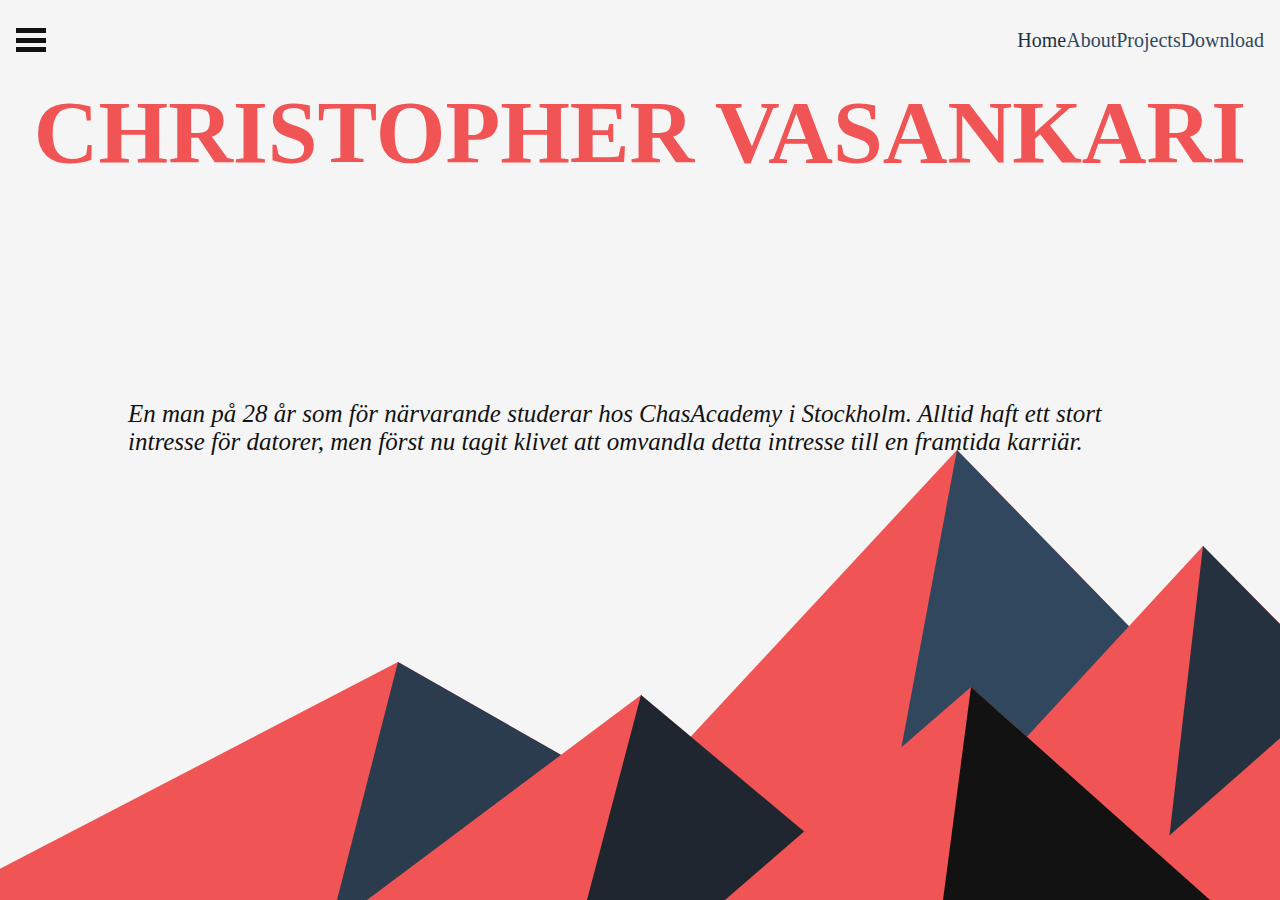
==== index.html @ 93ba35b0 "Third commit" ====
<!DOCTYPE html>
<html lang="en">

<head>
    <meta charset="UTF-8">
    <meta http-equiv="X-UA-Compatible" content="IE=edge">
    <meta name="viewport" content="width=device-width, initial-scale=1.0">
    <link rel="stylesheet" href="style.css">
    <title>CV - HOME</title> <!-- BYT UT DENNA SENARE -->
</head>

<body>
    <div class="grid-container">
        <nav>
            <div class="nav-toggle">
                <span></span>
                <span></span>
                <span></span>
            </div>
            <div class="nav-logo"></div>
            <div class="nav-button-container">
                <a href="index.html" class="active">Home</a>
                <a href="about.html">About</a>
                <a href="projects.html">Projects</a>
                <a href="#" class="btnDown" download="">Download</a>
            </div>
        </nav>
        <header>
            <h1>CHRISTOPHER VASANKARI</h1>
        </header>
        <main>
            <article>
                <p>En man på 28 år som för närvarande studerar hos ChasAcademy i Stockholm. Alltid haft ett stort
                    intresse för datorer, men först nu tagit klivet att omvandla detta intresse till en framtida
                    karriär.
                </p>
            </article>
        </main>
    </div>
    <script src="scripts/index.js"></script>
</body>

</html>
---- style.css ----
:root {
  --nav: rgb(36, 36, 36);
  --main: rgb(27, 27, 27);
  --logo: #f05454;
}

* {
  margin: 0;
  padding: 0;
  box-sizing: border-box;
}

/* DARK MODE
body {
  background-color: #000000;
  background-image: url("data:image/svg+xml,%3Csvg xmlns='http://www.w3.org/2000/svg' viewBox='0 0 1600 900'%3E%3Cpolygon fill='%23f05454' points='957 450 539 900 1396 900'/%3E%3Cpolygon fill='%2330475e' points='957 450 872.9 900 1396 900'/%3E%3Cpolygon fill='%23f05454' points='-60 900 398 662 816 900'/%3E%3Cpolygon fill='%232b3c4e' points='337 900 398 662 816 900'/%3E%3Cpolygon fill='%23f05454' points='1203 546 1552 900 876 900'/%3E%3Cpolygon fill='%2325313e' points='1203 546 1552 900 1162 900'/%3E%3Cpolygon fill='%23f05454' points='641 695 886 900 367 900'/%3E%3Cpolygon fill='%231f262f' points='587 900 641 695 886 900'/%3E%3Cpolygon fill='%23f05454' points='1710 900 1401 632 1096 900'/%3E%3Cpolygon fill='%23191c20' points='1710 900 1401 632 1365 900'/%3E%3Cpolygon fill='%23f05454' points='1210 900 971 687 725 900'/%3E%3Cpolygon fill='%23121212' points='943 900 1210 900 971 687'/%3E%3C/svg%3E");
  background-attachment: fixed;
  background-size: cover;
} */

body {
  background-color: #f5f5f5;
  background-image: url("data:image/svg+xml,%3Csvg xmlns='http://www.w3.org/2000/svg' viewBox='0 0 1600 900'%3E%3Cpolygon fill='%23f05454' points='957 450 539 900 1396 900'/%3E%3Cpolygon fill='%2330475e' points='957 450 872.9 900 1396 900'/%3E%3Cpolygon fill='%23f05454' points='-60 900 398 662 816 900'/%3E%3Cpolygon fill='%232b3c4e' points='337 900 398 662 816 900'/%3E%3Cpolygon fill='%23f05454' points='1203 546 1552 900 876 900'/%3E%3Cpolygon fill='%2325313e' points='1203 546 1552 900 1162 900'/%3E%3Cpolygon fill='%23f05454' points='641 695 886 900 367 900'/%3E%3Cpolygon fill='%231f262f' points='587 900 641 695 886 900'/%3E%3Cpolygon fill='%23f05454' points='1710 900 1401 632 1096 900'/%3E%3Cpolygon fill='%23191c20' points='1710 900 1401 632 1365 900'/%3E%3Cpolygon fill='%23f05454' points='1210 900 971 687 725 900'/%3E%3Cpolygon fill='%23121212' points='943 900 1210 900 971 687'/%3E%3C/svg%3E");
  background-attachment: scroll;
  background-size: cover;
  /* background by SVGBackgrounds.com */
}

.grid-container {
  display: grid;
  grid-template-rows: 5rem minmax(min-content, 20rem) 1fr;
  height: 100vh;
}

nav {
  /* background: var(--nav); */
  display: flex;
  justify-content: space-between;
  align-items: center;
  padding: 1rem;
}

nav a {
  text-decoration: none;
  color: #30475e;
}

.active {
  color: #1f2e3d;
}

.nav-logo {
  font-weight: 700;
  font-size: 3rem;
  color: var(--logo);
}

.nav-button-container {
  display: flex;
  justify-content: space-around;
  font-size: 20px;
}

header {
  display: flex;
  justify-content: center;
  flex-wrap: wrap;
}

header h1 {
  height: fit-content;
  color: #f05454;
  font-size: 7vw;
}

header img {
  width: 10rem;
  height: fit-content;
  border-radius: 9999px;
}

main {
  display: flex;
  justify-content: center;
}

article {
  width: 80vw;
}

article p {
  font-size: 25px;
  font-style: italic;
  color: #121212;
}

/* TEST */
.nav-toggle {
  display: flex;
  flex-direction: column;
  gap: 0.3rem;
}
span {
  width: 30px;
  height: 5px;
  background-color: #121212;
}

.nav-toggle:hover {
  cursor: pointer;
}

.nav-toggle:hover span {
  position: absolute;
  opacity: 1;
  transform: rotate(45deg) translate(-2px, -1px);
}

.nav-toggle:hover span:nth-child(2) {
  opacity: 0;
  transform: rotate(0deg) scale(0.2, 0.2);
}

.nav-toggle:hover span:nth-child(3) {
  transform: rotate(-45deg) translate(0, -2px);
}
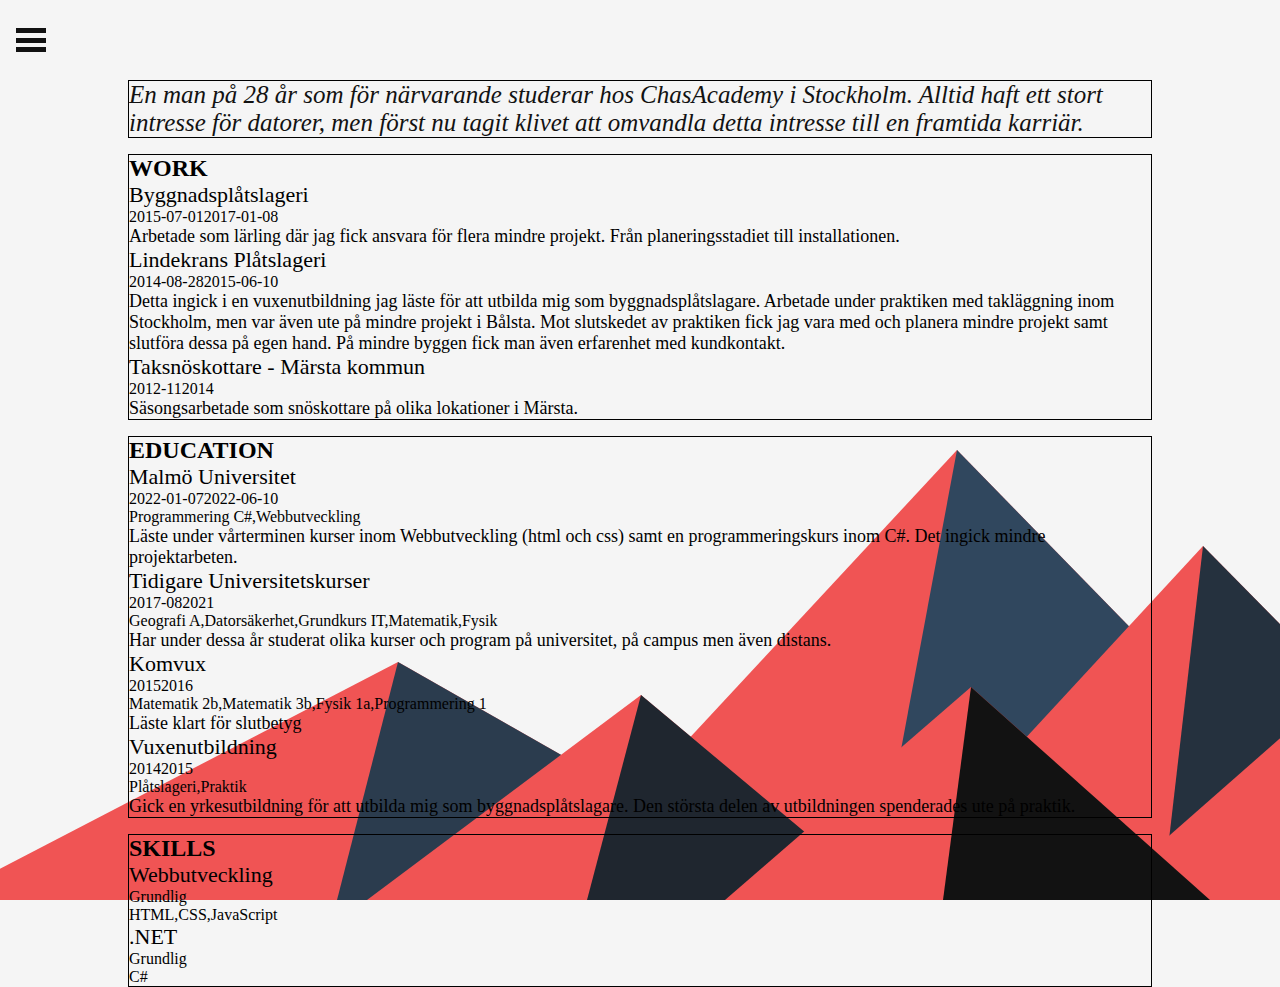
==== commit 65bf084c: "JSON to html - Loop done" ====
--- a/index.html
+++ b/index.html
@@ -18,7 +18,7 @@
                 <span></span>
             </div>
             <div class="nav-logo"></div>
-            <div class="nav-button-container">
+            <div class="nav-button-container hidden">
                 <a href="index.html" class="active">Home</a>
                 <a href="about.html">About</a>
                 <a href="projects.html">Projects</a>
@@ -26,7 +26,7 @@
             </div>
         </nav>
         <header>
-            <h1>CHRISTOPHER VASANKARI</h1>
+            <h1></h1>
         </header>
         <main>
             <article>
--- a/style.css
+++ b/style.css
@@ -81,7 +81,26 @@
 
 main {
   display: flex;
-  justify-content: center;
+  flex-direction: column;
+  align-items: center;
+  gap: 1rem;
+}
+
+main > * {
+  width: 80vw;
+  border: 1px solid black;
+}
+
+.work,
+.education {
+  display: flex;
+  flex-direction: row;
+  flex-wrap: wrap;
+}
+
+.startDate,
+.endDate {
+  width: fit-content;
 }
 
 article {
@@ -92,6 +111,25 @@
   font-size: 25px;
   font-style: italic;
   color: #121212;
+}
+
+h3 {
+  font-size: 24px;
+}
+
+.name {
+  font-weight: 500;
+  font-size: 22px;
+  width: 100%;
+}
+
+.description {
+  width: 100%;
+  font-size: 18px;
+}
+
+.courses {
+  width: 100%;
 }
 
 /* TEST */
@@ -124,3 +162,7 @@
 .nav-toggle:hover span:nth-child(3) {
   transform: rotate(-45deg) translate(0, -2px);
 }
+
+.hidden {
+  visibility: hidden;
+}
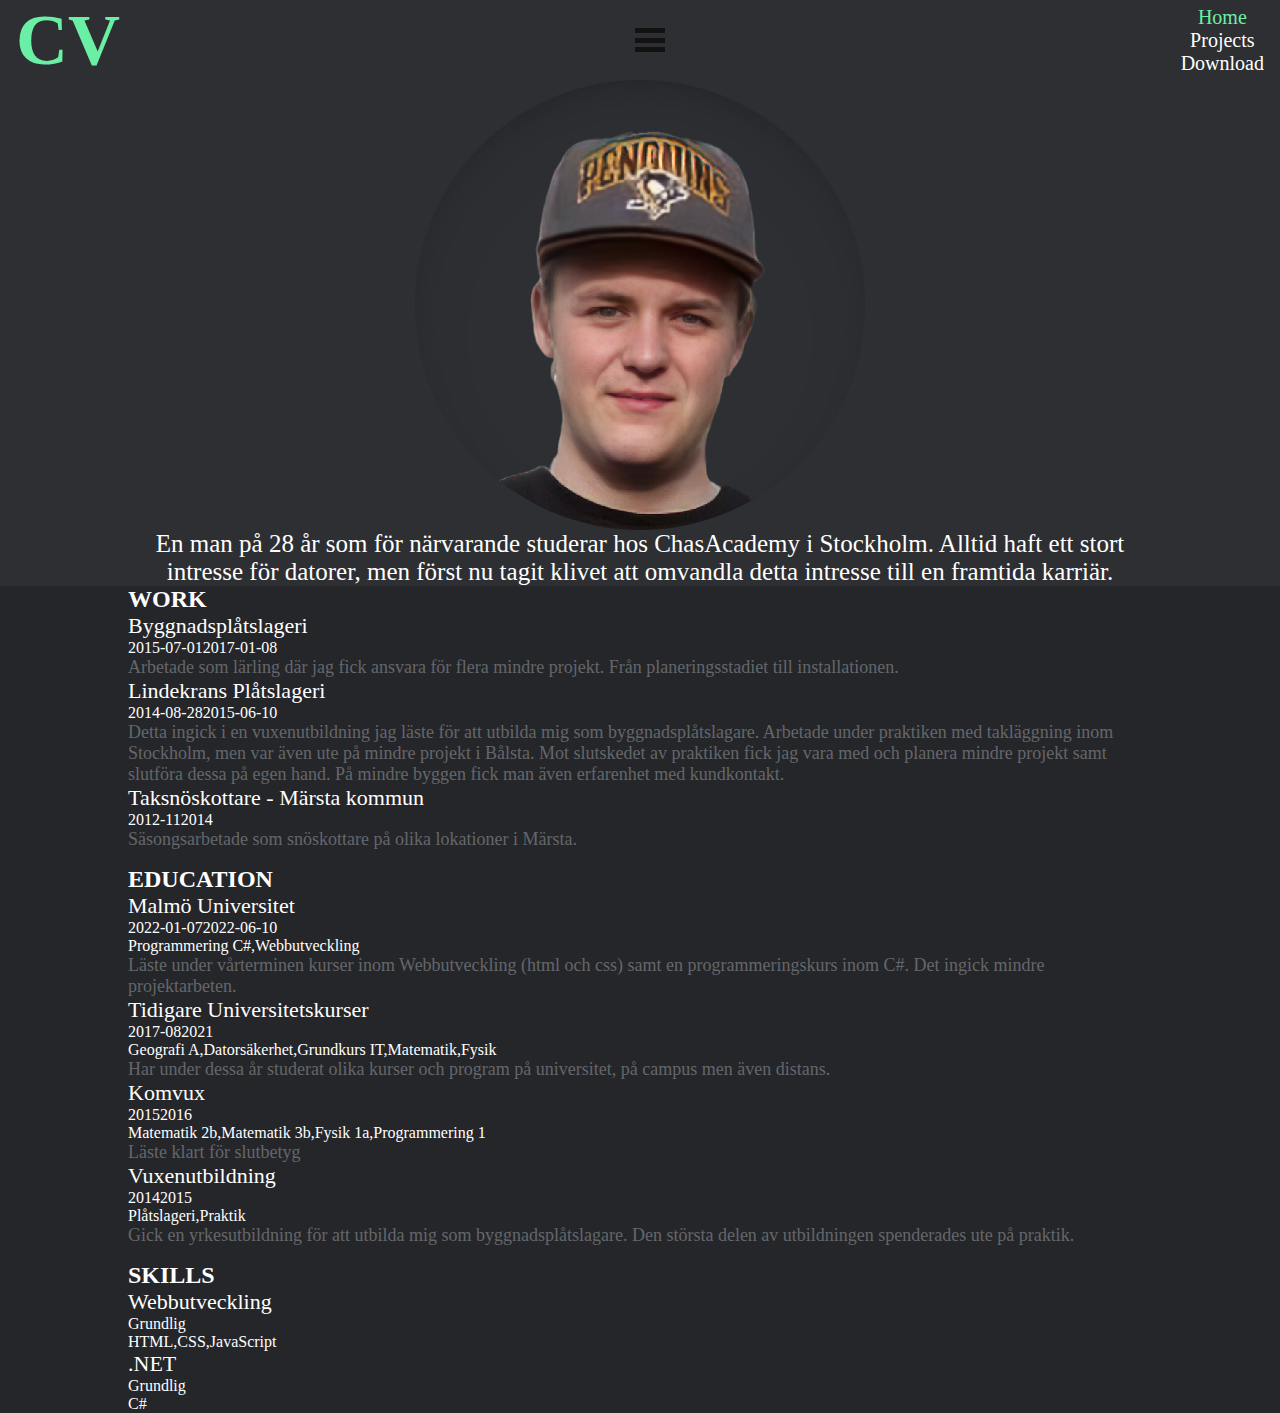
==== commit ca1b02d1: "Changed layout - Removed about page" ====
--- a/index.html
+++ b/index.html
@@ -12,29 +12,28 @@
 <body>
     <div class="grid-container">
         <nav>
+            <div class="nav-logo">
+                <h2>CV</h2>
+            </div>
             <div class="nav-toggle">
                 <span></span>
                 <span></span>
                 <span></span>
             </div>
-            <div class="nav-logo"></div>
             <div class="nav-button-container hidden">
                 <a href="index.html" class="active">Home</a>
-                <a href="about.html">About</a>
                 <a href="projects.html">Projects</a>
                 <a href="#" class="btnDown" download="">Download</a>
             </div>
         </nav>
         <header>
-            <h1></h1>
+            <img src="images/CV.png" alt="">
+            <p>En man på 28 år som för närvarande studerar hos ChasAcademy i Stockholm. Alltid haft ett stort
+                intresse för datorer, men först nu tagit klivet att omvandla detta intresse till en framtida
+                karriär.
+            </p>
         </header>
         <main>
-            <article>
-                <p>En man på 28 år som för närvarande studerar hos ChasAcademy i Stockholm. Alltid haft ett stort
-                    intresse för datorer, men först nu tagit klivet att omvandla detta intresse till en framtida
-                    karriär.
-                </p>
-            </article>
         </main>
     </div>
     <script src="scripts/index.js"></script>
--- a/style.css
+++ b/style.css
@@ -1,7 +1,9 @@
 :root {
-  --nav: rgb(36, 36, 36);
-  --main: rgb(27, 27, 27);
+  --header: #2d2f33;
+  --main: #25262a;
   --logo: #f05454;
+  --description: #64666a;
+  --green: #6befa4;
 }
 
 * {
@@ -10,23 +12,8 @@
   box-sizing: border-box;
 }
 
-/* DARK MODE
-body {
-  background-color: #000000;
-  background-image: url("data:image/svg+xml,%3Csvg xmlns='http://www.w3.org/2000/svg' viewBox='0 0 1600 900'%3E%3Cpolygon fill='%23f05454' points='957 450 539 900 1396 900'/%3E%3Cpolygon fill='%2330475e' points='957 450 872.9 900 1396 900'/%3E%3Cpolygon fill='%23f05454' points='-60 900 398 662 816 900'/%3E%3Cpolygon fill='%232b3c4e' points='337 900 398 662 816 900'/%3E%3Cpolygon fill='%23f05454' points='1203 546 1552 900 876 900'/%3E%3Cpolygon fill='%2325313e' points='1203 546 1552 900 1162 900'/%3E%3Cpolygon fill='%23f05454' points='641 695 886 900 367 900'/%3E%3Cpolygon fill='%231f262f' points='587 900 641 695 886 900'/%3E%3Cpolygon fill='%23f05454' points='1710 900 1401 632 1096 900'/%3E%3Cpolygon fill='%23191c20' points='1710 900 1401 632 1365 900'/%3E%3Cpolygon fill='%23f05454' points='1210 900 971 687 725 900'/%3E%3Cpolygon fill='%23121212' points='943 900 1210 900 971 687'/%3E%3C/svg%3E");
-  background-attachment: fixed;
-  background-size: cover;
-} */
-
-body {
-  background-color: #f5f5f5;
-  background-image: url("data:image/svg+xml,%3Csvg xmlns='http://www.w3.org/2000/svg' viewBox='0 0 1600 900'%3E%3Cpolygon fill='%23f05454' points='957 450 539 900 1396 900'/%3E%3Cpolygon fill='%2330475e' points='957 450 872.9 900 1396 900'/%3E%3Cpolygon fill='%23f05454' points='-60 900 398 662 816 900'/%3E%3Cpolygon fill='%232b3c4e' points='337 900 398 662 816 900'/%3E%3Cpolygon fill='%23f05454' points='1203 546 1552 900 876 900'/%3E%3Cpolygon fill='%2325313e' points='1203 546 1552 900 1162 900'/%3E%3Cpolygon fill='%23f05454' points='641 695 886 900 367 900'/%3E%3Cpolygon fill='%231f262f' points='587 900 641 695 886 900'/%3E%3Cpolygon fill='%23f05454' points='1710 900 1401 632 1096 900'/%3E%3Cpolygon fill='%23191c20' points='1710 900 1401 632 1365 900'/%3E%3Cpolygon fill='%23f05454' points='1210 900 971 687 725 900'/%3E%3Cpolygon fill='%23121212' points='943 900 1210 900 971 687'/%3E%3C/svg%3E");
-  background-attachment: scroll;
-  background-size: cover;
-  /* background by SVGBackgrounds.com */
-}
-
 .grid-container {
+  background: var(--header);
   display: grid;
   grid-template-rows: 5rem minmax(min-content, 20rem) 1fr;
   height: 100vh;
@@ -42,22 +29,27 @@
 
 nav a {
   text-decoration: none;
-  color: #30475e;
+  color: white;
+}
+
+nav a:hover {
+  color: #6befa48a;
 }
 
 .active {
-  color: #1f2e3d;
+  color: var(--green);
 }
 
 .nav-logo {
   font-weight: 700;
   font-size: 3rem;
-  color: var(--logo);
+  color: var(--green);
 }
 
 .nav-button-container {
   display: flex;
-  justify-content: space-around;
+  flex-direction: column;
+  align-items: center;
   font-size: 20px;
 }
 
@@ -67,19 +59,26 @@
   flex-wrap: wrap;
 }
 
-header h1 {
-  height: fit-content;
-  color: #f05454;
-  font-size: 7vw;
+header p {
+  max-width: 80vw;
+  font-size: 25px;
+  text-align: center;
+  color: #fff;
 }
 
 header img {
-  width: 10rem;
-  height: fit-content;
-  border-radius: 9999px;
+  background: var(--header);
+  box-shadow: rgba(45, 47, 51, 0.25) 0px 30px 60px -12px inset, rgba(0, 0, 0, 0.3) 0px 18px 36px -18px inset;
+  width: 45vw;
+  max-width: 450px;
+  height: 45vw;
+  max-height: 450px;
+  object-fit: contain;
+  border-radius: 50%;
 }
 
 main {
+  background: var(--main);
   display: flex;
   flex-direction: column;
   align-items: center;
@@ -88,7 +87,8 @@
 
 main > * {
   width: 80vw;
-  border: 1px solid black;
+  color: white;
+  /* border: 1px solid black; */
 }
 
 .work,
@@ -101,16 +101,6 @@
 .startDate,
 .endDate {
   width: fit-content;
-}
-
-article {
-  width: 80vw;
-}
-
-article p {
-  font-size: 25px;
-  font-style: italic;
-  color: #121212;
 }
 
 h3 {
@@ -126,6 +116,7 @@
 .description {
   width: 100%;
   font-size: 18px;
+  color: var(--description);
 }
 
 .courses {
@@ -163,6 +154,6 @@
   transform: rotate(-45deg) translate(0, -2px);
 }
 
-.hidden {
+/* .hidden {
   visibility: hidden;
-}
+} */
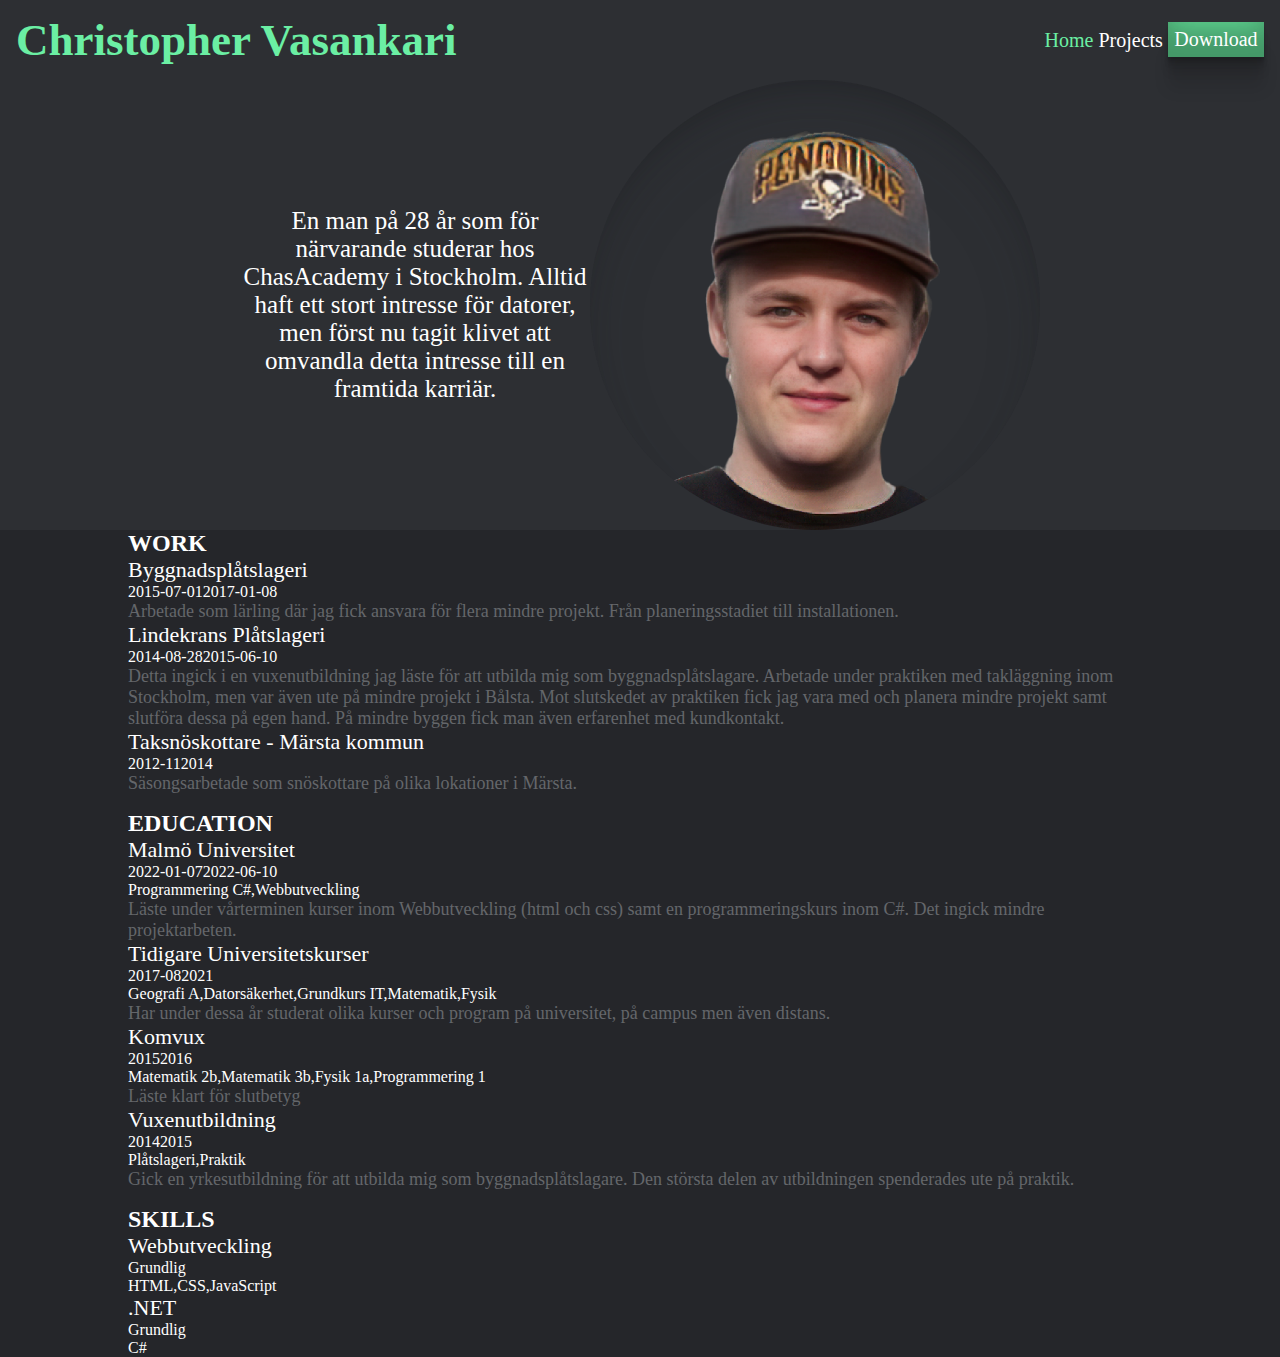
==== commit 2602563d: "Basic layout done" ====
--- a/index.html
+++ b/index.html
@@ -13,7 +13,8 @@
     <div class="grid-container">
         <nav>
             <div class="nav-logo">
-                <h2>CV</h2>
+                <h2 class="mobile">CV</h2>
+                <h2 class="desktop">Christopher Vasankari</h2>
             </div>
             <div class="nav-toggle">
                 <span></span>
--- a/style.css
+++ b/style.css
@@ -19,6 +19,7 @@
   height: 100vh;
 }
 
+/* NAVBAR */
 nav {
   /* background: var(--nav); */
   display: flex;
@@ -33,7 +34,7 @@
 }
 
 nav a:hover {
-  color: #6befa48a;
+  color: #d3d3d3;
 }
 
 .active {
@@ -46,6 +47,11 @@
   color: var(--green);
 }
 
+.desktop {
+  display: none;
+  font-size: 5vh;
+}
+
 .nav-button-container {
   display: flex;
   flex-direction: column;
@@ -53,10 +59,54 @@
   font-size: 20px;
 }
 
+/* HAMBURGER MENU */
+.nav-toggle {
+  display: flex;
+  flex-direction: column;
+  gap: 0.3rem;
+}
+span {
+  width: 30px;
+  height: 5px;
+  background-color: #121212;
+}
+
+.nav-toggle:after {
+  cursor: pointer;
+}
+
+.nav-toggle:after span {
+  opacity: 1;
+  transform: rotate(45deg) translate(8px, 8px);
+}
+
+.nav-toggle:after span:nth-child(2) {
+  opacity: 0;
+}
+
+.nav-toggle:after span:nth-child(3) {
+  transform: rotate(-45deg) translate(5px, -6px);
+}
+
+.hidden {
+  display: none;
+}
+/* HAMBURGER MENU END 
+   END OF NAVBAR */
+/* Download button */
+.btnDown {
+  background: var(--green);
+  padding: 0.4rem;
+  box-shadow: rgba(0, 0, 0, 0.17) 0px -23px 25px 0px inset, rgba(0, 0, 0, 0.15) 0px -36px 30px 0px inset,
+    rgba(0, 0, 0, 0.1) 0px -79px 40px 0px inset, rgba(0, 0, 0, 0.06) 0px 2px 1px, rgba(0, 0, 0, 0.09) 0px 4px 2px,
+    rgba(0, 0, 0, 0.09) 0px 8px 4px, rgba(0, 0, 0, 0.09) 0px 16px 8px, rgba(0, 0, 0, 0.09) 0px 32px 16px;
+}
+/* Header */
 header {
-  display: flex;
-  justify-content: center;
-  flex-wrap: wrap;
+  display: grid;
+  grid-auto-rows: min-content;
+  grid-auto-columns: minmax(250px, auto);
+  justify-items: center;
 }
 
 header p {
@@ -76,7 +126,9 @@
   object-fit: contain;
   border-radius: 50%;
 }
-
+/* END of Header */
+
+/* MAIN */
 main {
   background: var(--main);
   display: flex;
@@ -122,38 +174,37 @@
 .courses {
   width: 100%;
 }
-
-/* TEST */
-.nav-toggle {
-  display: flex;
-  flex-direction: column;
-  gap: 0.3rem;
-}
-span {
-  width: 30px;
-  height: 5px;
-  background-color: #121212;
-}
-
-.nav-toggle:hover {
-  cursor: pointer;
-}
-
-.nav-toggle:hover span {
-  position: absolute;
-  opacity: 1;
-  transform: rotate(45deg) translate(-2px, -1px);
-}
-
-.nav-toggle:hover span:nth-child(2) {
-  opacity: 0;
-  transform: rotate(0deg) scale(0.2, 0.2);
-}
-
-.nav-toggle:hover span:nth-child(3) {
-  transform: rotate(-45deg) translate(0, -2px);
-}
-
-/* .hidden {
-  visibility: hidden;
-} */
+/* END of MAIN */
+/* Media screens */
+@media screen and (min-width: 840px) {
+  .hidden {
+    display: block;
+  }
+
+  .nav-toggle {
+    display: none;
+  }
+
+  .desktop {
+    display: block;
+  }
+
+  .mobile {
+    display: none;
+  }
+
+  header {
+    grid-template-rows: 1fr;
+    grid-template-columns: 1fr 350px min-content 1fr;
+    align-items: center;
+  }
+
+  header img {
+    grid-column: 3/4;
+  }
+
+  header p {
+    grid-column: 2 / 3;
+    grid-row: 1;
+  }
+}
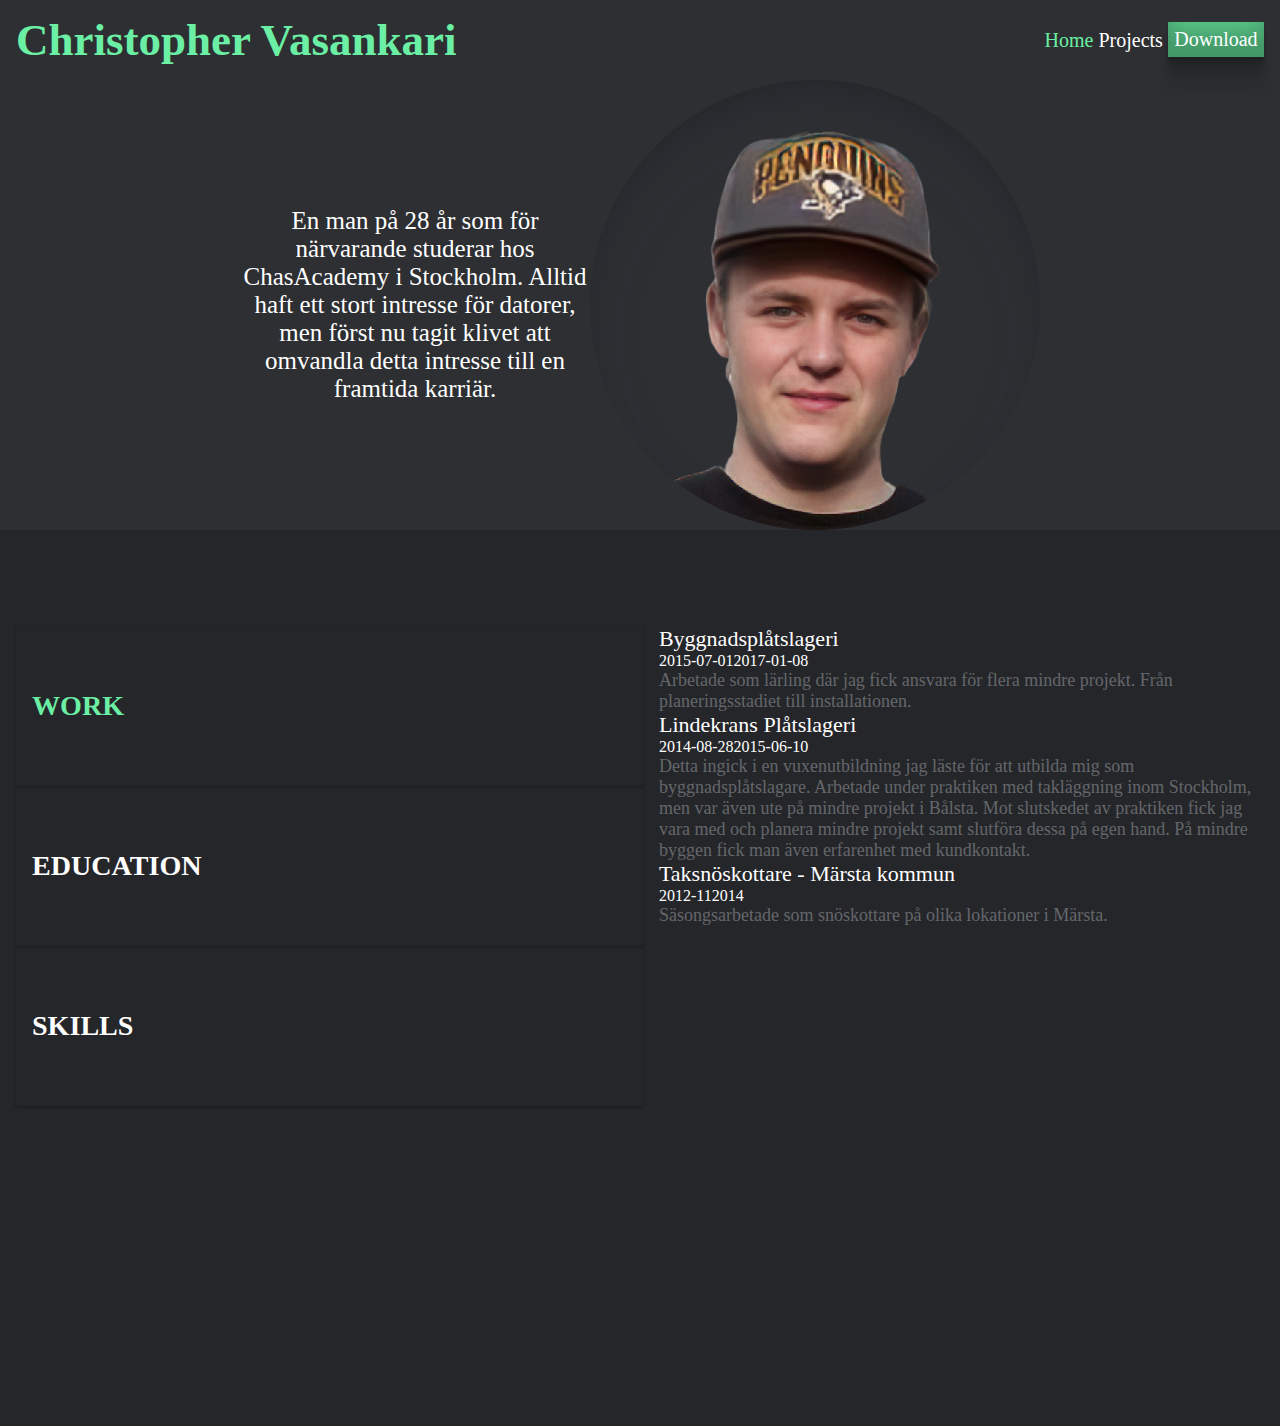
==== commit 85742e92: "Homepage - almost done" ====
--- a/index.html
+++ b/index.html
@@ -29,10 +29,6 @@
         </nav>
         <header>
             <img src="images/CV.png" alt="">
-            <p>En man på 28 år som för närvarande studerar hos ChasAcademy i Stockholm. Alltid haft ett stort
-                intresse för datorer, men först nu tagit klivet att omvandla detta intresse till en framtida
-                karriär.
-            </p>
         </header>
         <main>
         </main>
--- a/style.css
+++ b/style.css
@@ -71,20 +71,20 @@
   background-color: #121212;
 }
 
-.nav-toggle:after {
+.nav-toggle:hover {
   cursor: pointer;
 }
 
-.nav-toggle:after span {
+.nav-toggle:hover span {
   opacity: 1;
   transform: rotate(45deg) translate(8px, 8px);
 }
 
-.nav-toggle:after span:nth-child(2) {
+.nav-toggle:hover span:nth-child(2) {
   opacity: 0;
 }
 
-.nav-toggle:after span:nth-child(3) {
+.nav-toggle:hover span:nth-child(3) {
   transform: rotate(-45deg) translate(5px, -6px);
 }
 
@@ -131,16 +131,45 @@
 /* MAIN */
 main {
   background: var(--main);
+  display: grid;
+  grid-template-columns: 1fr;
+  grid-template-rows: minmax(250px, auto) 1fr;
+  gap: 1rem;
+}
+
+main > * {
+  color: white;
+}
+
+.main-container {
   display: flex;
   flex-direction: column;
+}
+.main-container > * {
+  height: 40%;
+  box-shadow: rgba(0, 0, 0, 0.12) 0px 1px 3px, rgba(0, 0, 0, 0.24) 0px 1px 2px;
+}
+
+.main-container-items {
+  min-height: 60vh;
+}
+
+.main-item-work,
+.main-item-education,
+.main-item-skills,
+.main-item-about {
+  display: flex;
   align-items: center;
-  gap: 1rem;
-}
-
-main > * {
-  width: 80vw;
-  color: white;
-  /* border: 1px solid black; */
+  padding: 1rem;
+  cursor: pointer;
+  font-size: 24px;
+}
+
+.main-item-work:hover,
+.main-item-education:hover,
+.main-item-skills:hover,
+.main-item-about:hover {
+  background: var(--header);
 }
 
 .work,
@@ -153,10 +182,6 @@
 .startDate,
 .endDate {
   width: fit-content;
-}
-
-h3 {
-  font-size: 24px;
 }
 
 .name {
@@ -174,9 +199,18 @@
 .courses {
   width: 100%;
 }
+
+.hide {
+  display: none;
+}
+
+.selected {
+  color: var(--green);
+}
+
 /* END of MAIN */
 /* Media screens */
-@media screen and (min-width: 840px) {
+@media screen and (min-width: 810px) {
   .hidden {
     display: block;
   }
@@ -207,4 +241,25 @@
     grid-column: 2 / 3;
     grid-row: 1;
   }
-}
+
+  main {
+    grid-template-columns: 1fr repeat(2, minmax(min-content, 800px)) 1fr;
+    grid-template-rows: 5rem minmax(min-content, 800px);
+  }
+  .main-container {
+    grid-column-start: 2;
+    grid-row-start: 2;
+  }
+
+  .main-container > * {
+    height: 20%;
+  }
+
+  .main-container-items {
+    grid-column-start: 3;
+    grid-row-start: 2;
+  }
+}
+
+@media screen and (min-width: 1200px) {
+}
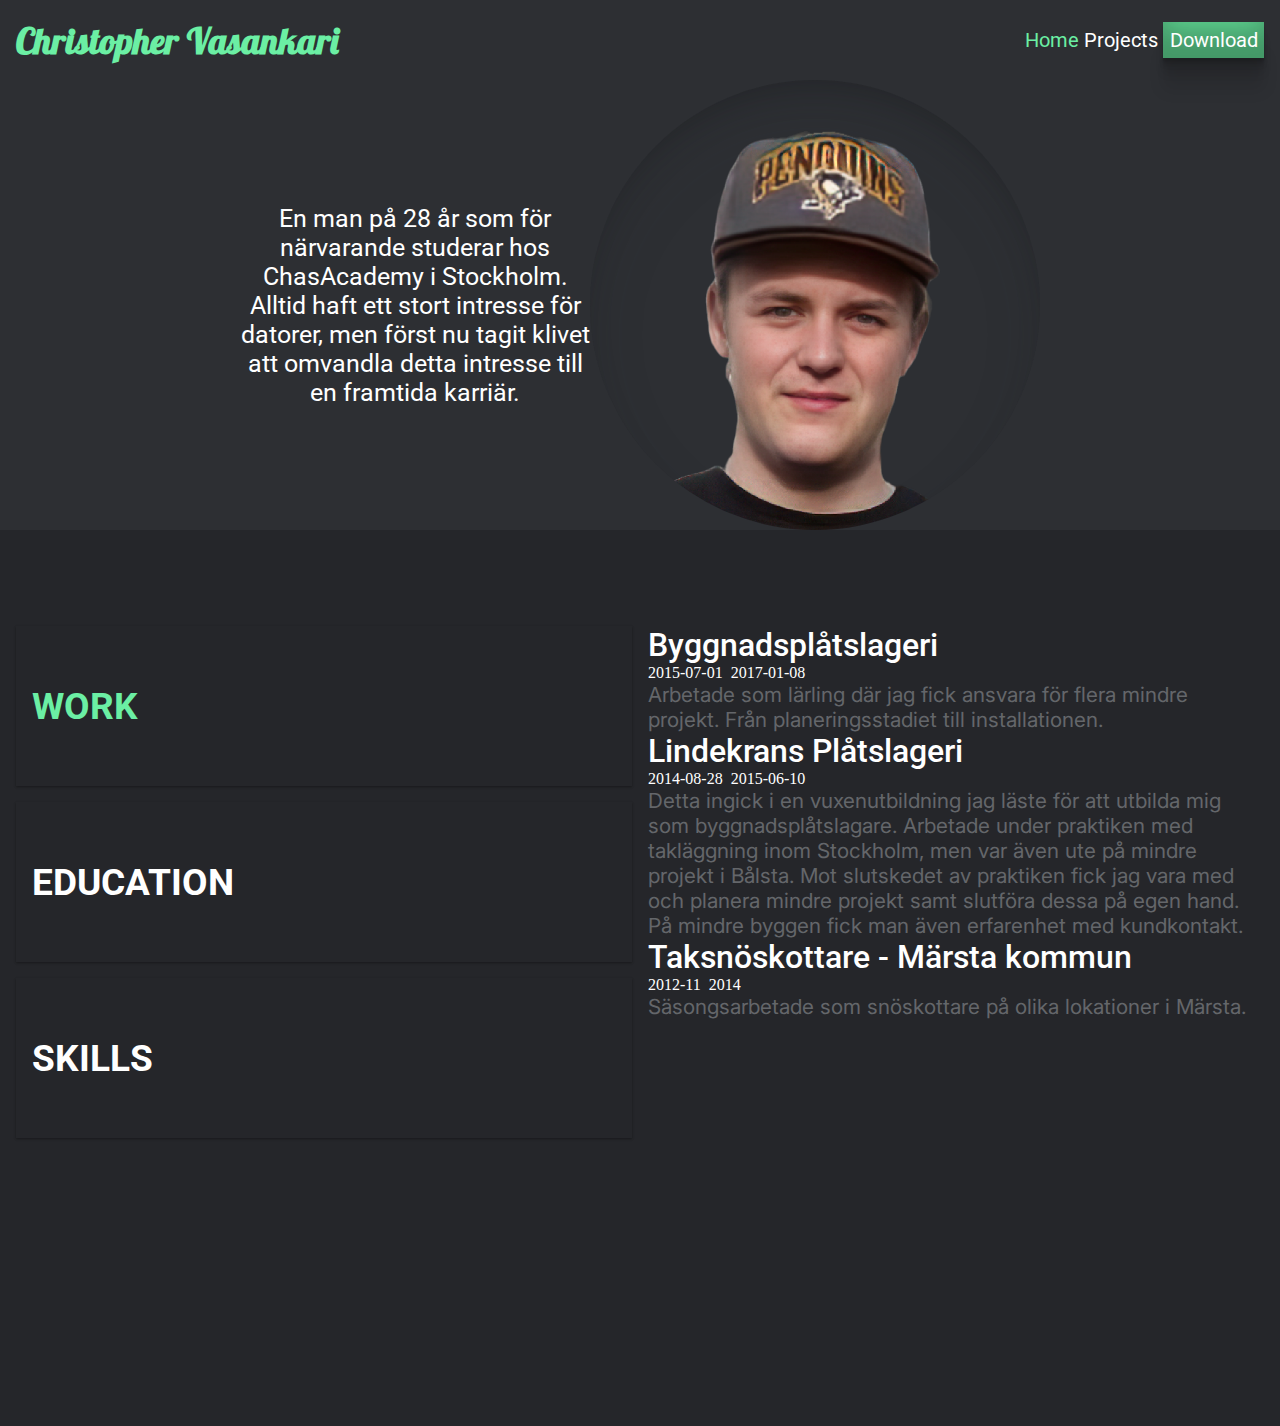
==== commit 15c008b9: "Image slider - work in progress" ====
--- a/index.html
+++ b/index.html
@@ -5,6 +5,11 @@
     <meta charset="UTF-8">
     <meta http-equiv="X-UA-Compatible" content="IE=edge">
     <meta name="viewport" content="width=device-width, initial-scale=1.0">
+    <link rel="preconnect" href="https://fonts.googleapis.com">
+    <link rel="preconnect" href="https://fonts.gstatic.com" crossorigin>
+    <link
+        href="https://fonts.googleapis.com/css2?family=Inter:wght@400;500&family=Lobster&family=Roboto:wght@400;700&display=swap"
+        rel="stylesheet">
     <link rel="stylesheet" href="style.css">
     <title>CV - HOME</title> <!-- BYT UT DENNA SENARE -->
 </head>
@@ -28,7 +33,7 @@
             </div>
         </nav>
         <header>
-            <img src="images/CV.png" alt="">
+            <img src="images/CV.png" alt="" class="profile-pic">
         </header>
         <main>
         </main>
--- a/style.css
+++ b/style.css
@@ -16,7 +16,7 @@
   background: var(--header);
   display: grid;
   grid-template-rows: 5rem minmax(min-content, 20rem) 1fr;
-  height: 100vh;
+  min-height: 100vh;
 }
 
 /* NAVBAR */
@@ -26,6 +26,7 @@
   justify-content: space-between;
   align-items: center;
   padding: 1rem;
+  font-family: "Roboto", sans-serif;
 }
 
 nav a {
@@ -42,9 +43,13 @@
 }
 
 .nav-logo {
-  font-weight: 700;
+  font-family: "Lobster", cursive;
   font-size: 3rem;
   color: var(--green);
+}
+
+.mobile {
+  font-size: 5vh;
 }
 
 .desktop {
@@ -65,7 +70,7 @@
   flex-direction: column;
   gap: 0.3rem;
 }
-span {
+.nav-toggle span {
   width: 30px;
   height: 5px;
   background-color: #121212;
@@ -93,6 +98,7 @@
 }
 /* HAMBURGER MENU END 
    END OF NAVBAR */
+
 /* Download button */
 .btnDown {
   background: var(--green);
@@ -101,7 +107,7 @@
     rgba(0, 0, 0, 0.1) 0px -79px 40px 0px inset, rgba(0, 0, 0, 0.06) 0px 2px 1px, rgba(0, 0, 0, 0.09) 0px 4px 2px,
     rgba(0, 0, 0, 0.09) 0px 8px 4px, rgba(0, 0, 0, 0.09) 0px 16px 8px, rgba(0, 0, 0, 0.09) 0px 32px 16px;
 }
-/* Header */
+/* HEADER */
 header {
   display: grid;
   grid-auto-rows: min-content;
@@ -112,11 +118,12 @@
 header p {
   max-width: 80vw;
   font-size: 25px;
+  font-family: "Roboto", sans-serif;
   text-align: center;
   color: #fff;
 }
 
-header img {
+header .profile-pic {
   background: var(--header);
   box-shadow: rgba(45, 47, 51, 0.25) 0px 30px 60px -12px inset, rgba(0, 0, 0, 0.3) 0px 18px 36px -18px inset;
   width: 45vw;
@@ -144,6 +151,8 @@
 .main-container {
   display: flex;
   flex-direction: column;
+  height: 100%;
+  gap: 1rem;
 }
 .main-container > * {
   height: 40%;
@@ -152,6 +161,7 @@
 
 .main-container-items {
   min-height: 60vh;
+  width: 100%;
 }
 
 .main-item-work,
@@ -162,7 +172,8 @@
   align-items: center;
   padding: 1rem;
   cursor: pointer;
-  font-size: 24px;
+  font-size: 2rem;
+  font-family: "Roboto", sans-serif;
 }
 
 .main-item-work:hover,
@@ -182,22 +193,36 @@
 .startDate,
 .endDate {
   width: fit-content;
+  margin-right: 0.5rem;
 }
 
 .name {
   font-weight: 500;
-  font-size: 22px;
+  font-size: 2rem;
+  font-family: "Roboto", sans-serif;
   width: 100%;
 }
 
 .description {
   width: 100%;
-  font-size: 18px;
+  font-size: 1.3rem;
+  font-family: "Inter", sans-serif;
   color: var(--description);
 }
 
 .courses {
   width: 100%;
+  font-size: 1.2rem;
+}
+
+.level {
+  color: var(--description);
+  font-size: 1.1rem;
+}
+
+.keywords {
+  font-family: monospace;
+  font-size: 1.3rem;
 }
 
 .hide {
@@ -209,6 +234,54 @@
 }
 
 /* END of MAIN */
+
+/* PORTFOLIO SITE */
+/* PORTFOLIO HEADER */
+.portfolio-header {
+  display: flex;
+  justify-content: center;
+  grid-column: 1 / -1;
+}
+
+.portfolio-container {
+  transition: transform 1s;
+}
+
+.portfolio-header img {
+  display: none;
+  width: 50%;
+  max-width: 600px;
+  height: auto;
+  object-fit: cover;
+}
+
+.slider-dots-container {
+  display: flex;
+  justify-content: center;
+  gap: 0.5rem;
+  width: 100%;
+}
+
+.slider-dots-container span {
+  height: 10px;
+  width: 45px;
+  box-shadow: rgba(0, 0, 0, 0.17) 0px -23px 25px 0px inset, rgba(0, 0, 0, 0.15) 0px -36px 30px 0px inset,
+    rgba(0, 0, 0, 0.1) 0px -79px 40px 0px inset, rgba(0, 0, 0, 0.06) 0px 2px 1px, rgba(0, 0, 0, 0.09) 0px 4px 2px,
+    rgba(0, 0, 0, 0.09) 0px 8px 4px, rgba(0, 0, 0, 0.09) 0px 16px 8px, rgba(0, 0, 0, 0.09) 0px 32px 16px;
+}
+
+.slider-dots-container span:hover {
+  cursor: pointer;
+  background: var(--green);
+}
+
+.activated {
+  display: block;
+  background: var(--green);
+}
+
+/* END OF PORTFOLIO HEADER */
+/* END OF PORTFOLIO SITE */
 /* Media screens */
 @media screen and (min-width: 810px) {
   .hidden {
@@ -221,6 +294,7 @@
 
   .desktop {
     display: block;
+    font-size: 4vh;
   }
 
   .mobile {
@@ -243,7 +317,7 @@
   }
 
   main {
-    grid-template-columns: 1fr repeat(2, minmax(min-content, 800px)) 1fr;
+    grid-template-columns: 1fr repeat(2, minmax(300px, 800px)) 1fr;
     grid-template-rows: 5rem minmax(min-content, 800px);
   }
   .main-container {
@@ -262,4 +336,7 @@
 }
 
 @media screen and (min-width: 1200px) {
-}
+  main {
+    grid-template-columns: 1fr minmax(400px, 800px) minmax(400px, 800px) 1fr;
+  }
+}
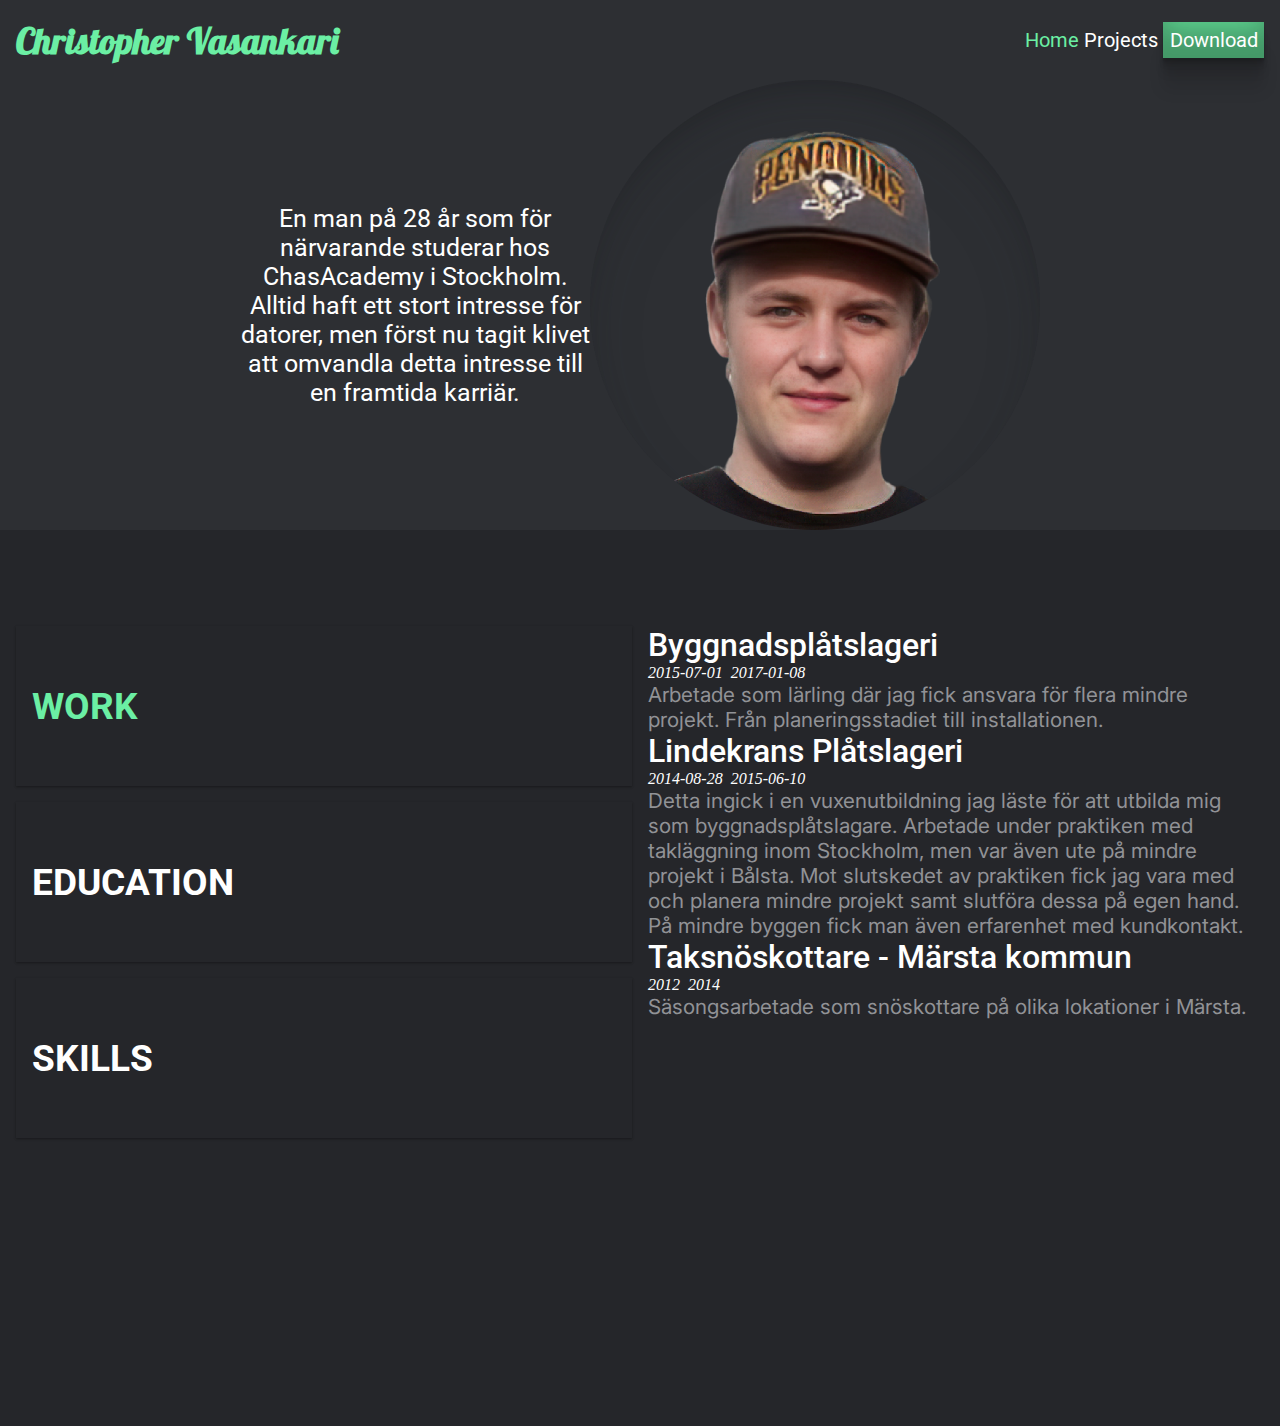
==== commit 12eba52a: "Image slider - work in progress" ====
--- a/index.html
+++ b/index.html
@@ -11,6 +11,7 @@
         href="https://fonts.googleapis.com/css2?family=Inter:wght@400;500&family=Lobster&family=Roboto:wght@400;700&display=swap"
         rel="stylesheet">
     <link rel="stylesheet" href="style.css">
+    <link rel="shortcut icon" href="#">
     <title>CV - HOME</title> <!-- BYT UT DENNA SENARE -->
 </head>
 
--- a/style.css
+++ b/style.css
@@ -2,9 +2,11 @@
   --header: #2d2f33;
   --main: #25262a;
   --logo: #f05454;
-  --description: #64666a;
+  --description: #919296;
   --green: #6befa4;
 }
+
+/* 64666a */
 
 * {
   margin: 0;
@@ -194,6 +196,7 @@
 .endDate {
   width: fit-content;
   margin-right: 0.5rem;
+  font-style: italic;
 }
 
 .name {
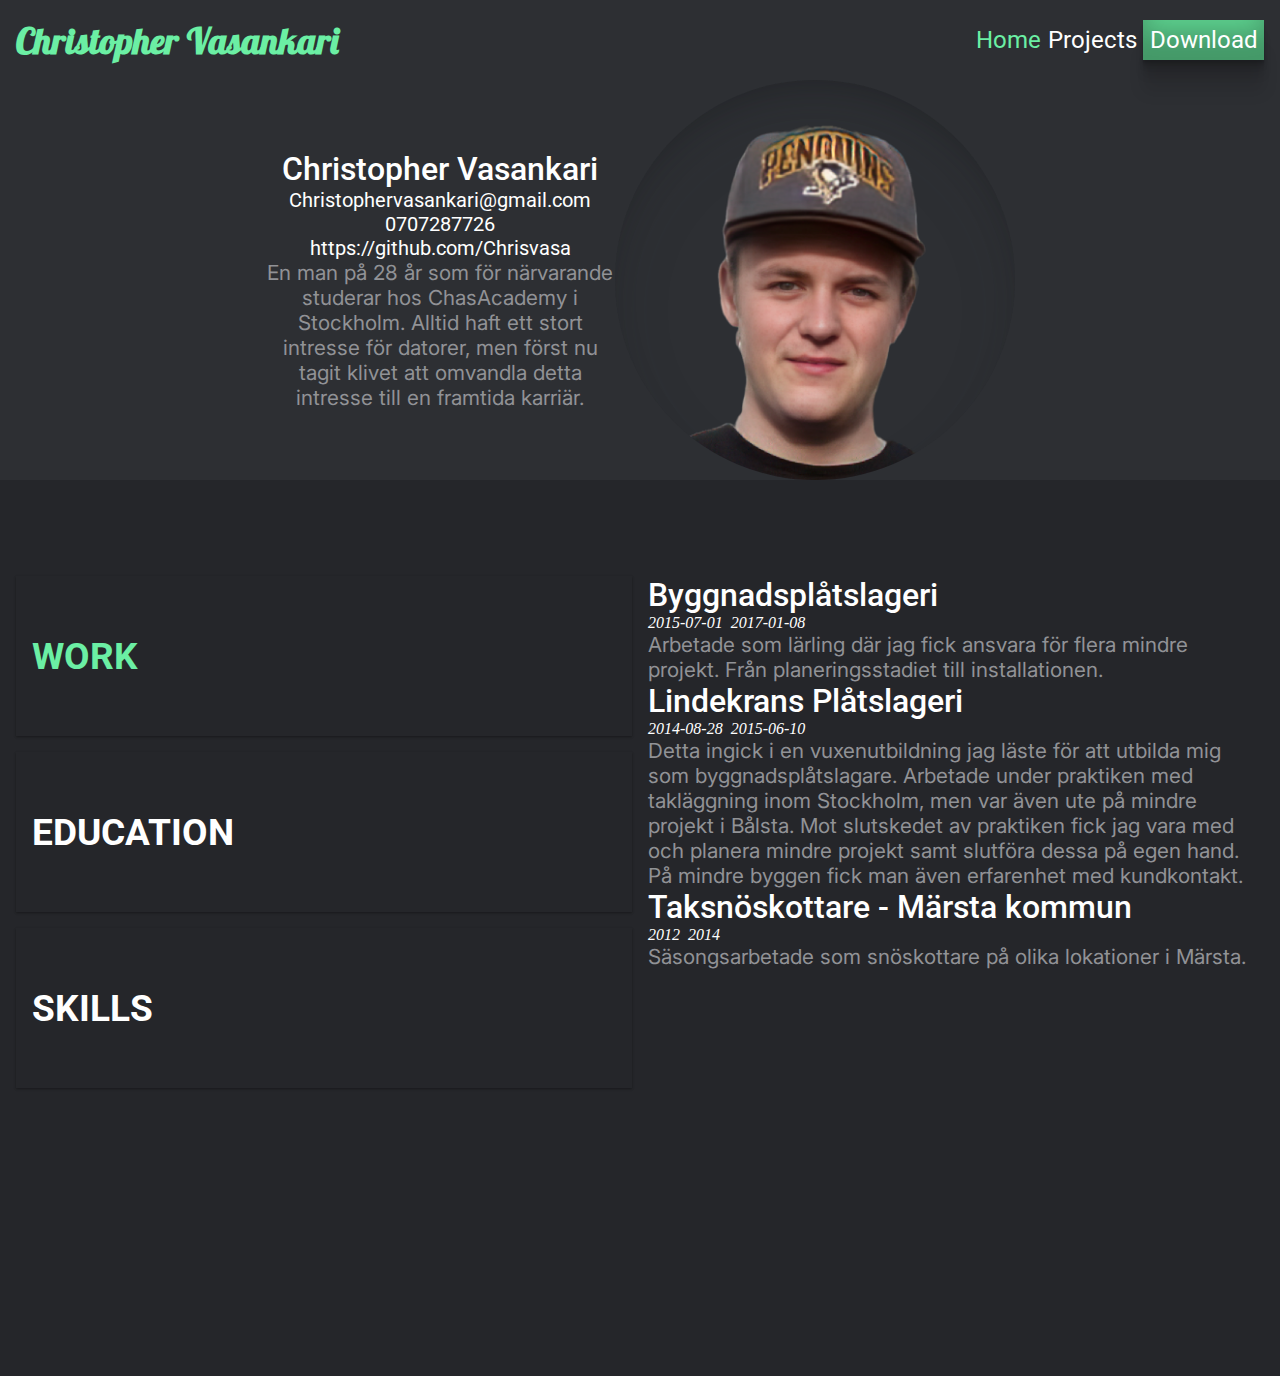
==== commit a3fa0420: "Final commit" ====
--- a/index.html
+++ b/index.html
@@ -30,6 +30,7 @@
             <div class="nav-button-container hidden">
                 <a href="index.html" class="active">Home</a>
                 <a href="projects.html">Projects</a>
+                <!--Tänkte lägga in en PDF download på CV här om jag utökar på detta i framtiden-->
                 <a href="#" class="btnDown" download="">Download</a>
             </div>
         </nav>
--- a/style.css
+++ b/style.css
@@ -6,8 +6,6 @@
   --green: #6befa4;
 }
 
-/* 64666a */
-
 * {
   margin: 0;
   padding: 0;
@@ -63,11 +61,27 @@
   display: flex;
   flex-direction: column;
   align-items: center;
-  font-size: 20px;
+  position: absolute;
+  inset: 0 0 0 30%;
+  padding-top: 4rem;
+  width: 70%;
+  font-size: 2.3rem;
+  background: rgba(37, 38, 42, 0.65);
+  box-shadow: rgba(0, 0, 0, 0.3) 0px 19px 38px, rgba(0, 0, 0, 0.22) 0px 15px 12px;
+}
+
+.nav-button-container a {
+  text-align: center;
+  width: 100%;
+}
+
+.nav-button-container a:hover {
+  background: var(--main);
 }
 
 /* HAMBURGER MENU */
 .nav-toggle {
+  z-index: 1;
   display: flex;
   flex-direction: column;
   gap: 0.3rem;
@@ -103,11 +117,7 @@
 
 /* Download button */
 .btnDown {
-  background: var(--green);
   padding: 0.4rem;
-  box-shadow: rgba(0, 0, 0, 0.17) 0px -23px 25px 0px inset, rgba(0, 0, 0, 0.15) 0px -36px 30px 0px inset,
-    rgba(0, 0, 0, 0.1) 0px -79px 40px 0px inset, rgba(0, 0, 0, 0.06) 0px 2px 1px, rgba(0, 0, 0, 0.09) 0px 4px 2px,
-    rgba(0, 0, 0, 0.09) 0px 8px 4px, rgba(0, 0, 0, 0.09) 0px 16px 8px, rgba(0, 0, 0, 0.09) 0px 32px 16px;
 }
 /* HEADER */
 header {
@@ -117,9 +127,12 @@
   justify-items: center;
 }
 
-header p {
+.header {
+  grid-column-start: 1;
+  display: flex;
+  flex-direction: column;
   max-width: 80vw;
-  font-size: 25px;
+  font-size: 20px;
   font-family: "Roboto", sans-serif;
   text-align: center;
   color: #fff;
@@ -129,9 +142,9 @@
   background: var(--header);
   box-shadow: rgba(45, 47, 51, 0.25) 0px 30px 60px -12px inset, rgba(0, 0, 0, 0.3) 0px 18px 36px -18px inset;
   width: 45vw;
-  max-width: 450px;
+  max-width: 400px;
   height: 45vw;
-  max-height: 450px;
+  max-height: 400px;
   object-fit: contain;
   border-radius: 50%;
 }
@@ -169,7 +182,9 @@
 .main-item-work,
 .main-item-education,
 .main-item-skills,
-.main-item-about {
+.main-item-about,
+.main-item-Project1,
+.main-item-Project2 {
   display: flex;
   align-items: center;
   padding: 1rem;
@@ -235,56 +250,8 @@
 .selected {
   color: var(--green);
 }
-
 /* END of MAIN */
 
-/* PORTFOLIO SITE */
-/* PORTFOLIO HEADER */
-.portfolio-header {
-  display: flex;
-  justify-content: center;
-  grid-column: 1 / -1;
-}
-
-.portfolio-container {
-  transition: transform 1s;
-}
-
-.portfolio-header img {
-  display: none;
-  width: 50%;
-  max-width: 600px;
-  height: auto;
-  object-fit: cover;
-}
-
-.slider-dots-container {
-  display: flex;
-  justify-content: center;
-  gap: 0.5rem;
-  width: 100%;
-}
-
-.slider-dots-container span {
-  height: 10px;
-  width: 45px;
-  box-shadow: rgba(0, 0, 0, 0.17) 0px -23px 25px 0px inset, rgba(0, 0, 0, 0.15) 0px -36px 30px 0px inset,
-    rgba(0, 0, 0, 0.1) 0px -79px 40px 0px inset, rgba(0, 0, 0, 0.06) 0px 2px 1px, rgba(0, 0, 0, 0.09) 0px 4px 2px,
-    rgba(0, 0, 0, 0.09) 0px 8px 4px, rgba(0, 0, 0, 0.09) 0px 16px 8px, rgba(0, 0, 0, 0.09) 0px 32px 16px;
-}
-
-.slider-dots-container span:hover {
-  cursor: pointer;
-  background: var(--green);
-}
-
-.activated {
-  display: block;
-  background: var(--green);
-}
-
-/* END OF PORTFOLIO HEADER */
-/* END OF PORTFOLIO SITE */
 /* Media screens */
 @media screen and (min-width: 810px) {
   .hidden {
@@ -304,6 +271,28 @@
     display: none;
   }
 
+  .nav-button-container {
+    display: flex;
+    flex-direction: row;
+    gap: 0.4rem;
+    z-index: 0;
+    position: relative;
+    inset: initial;
+    padding-top: 0;
+    width: auto;
+    font-size: 24px;
+    background: transparent;
+    box-shadow: none;
+  }
+
+  .btnDown {
+    background: var(--green);
+    padding: 0.4rem;
+    box-shadow: rgba(0, 0, 0, 0.17) 0px -23px 25px 0px inset, rgba(0, 0, 0, 0.15) 0px -36px 30px 0px inset,
+      rgba(0, 0, 0, 0.1) 0px -79px 40px 0px inset, rgba(0, 0, 0, 0.06) 0px 2px 1px, rgba(0, 0, 0, 0.09) 0px 4px 2px,
+      rgba(0, 0, 0, 0.09) 0px 8px 4px, rgba(0, 0, 0, 0.09) 0px 16px 8px, rgba(0, 0, 0, 0.09) 0px 32px 16px;
+  }
+
   header {
     grid-template-rows: 1fr;
     grid-template-columns: 1fr 350px min-content 1fr;
@@ -314,7 +303,7 @@
     grid-column: 3/4;
   }
 
-  header p {
+  .header {
     grid-column: 2 / 3;
     grid-row: 1;
   }
